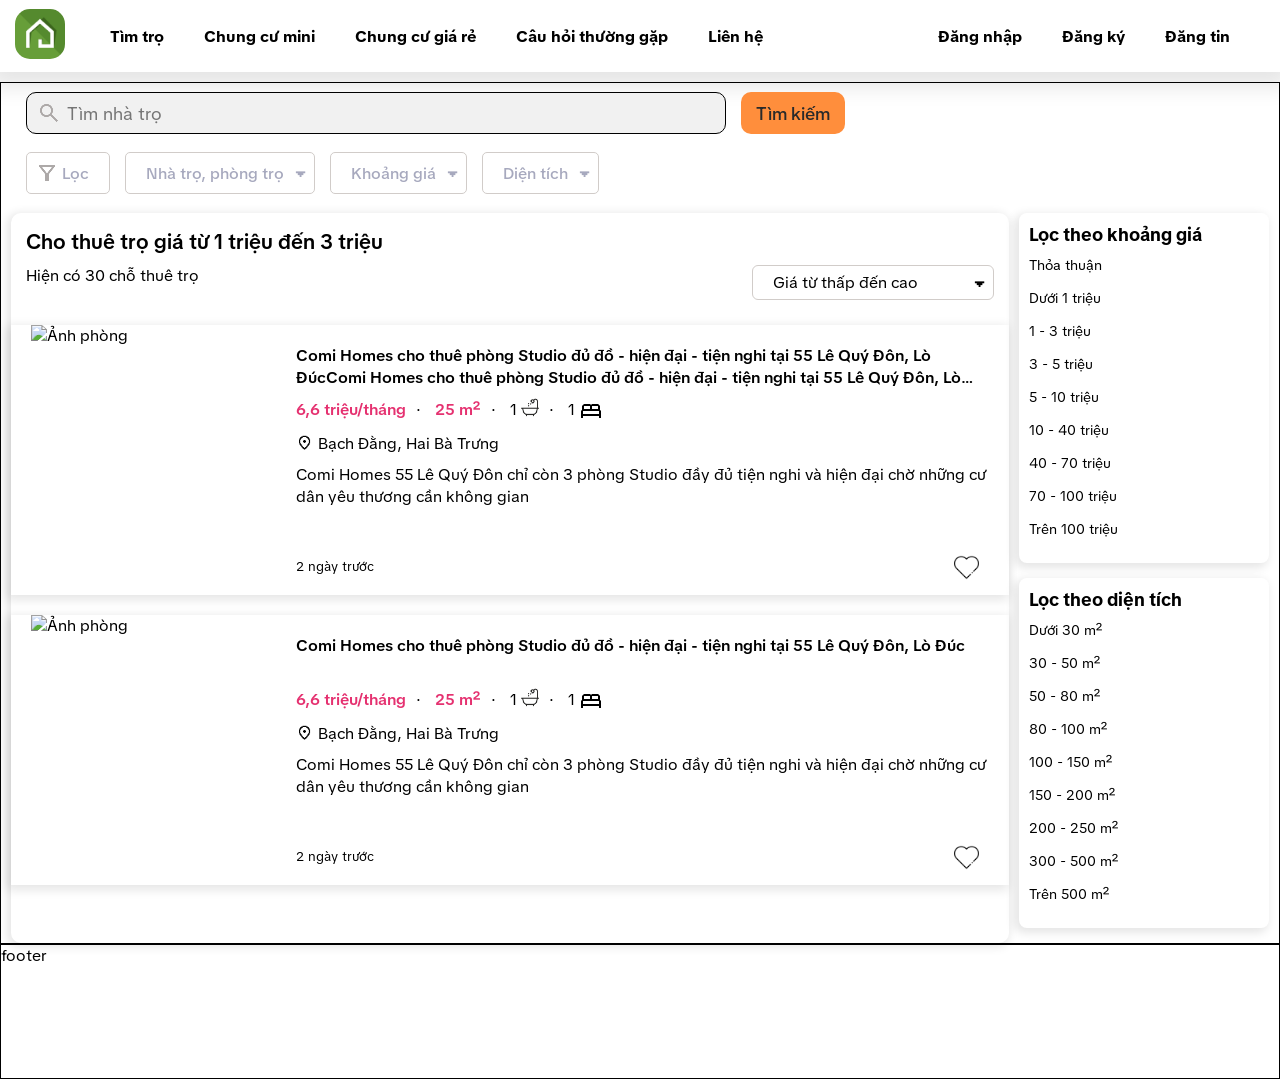
==== index.html @ 7dad6e70 "Right filter" ====
<!DOCTYPE html>
<html lang="en">
  <head>
    <meta charset="UTF-8" />
    <link rel="icon" type="image/png" href="./assets/logo.jpg" />
    <link rel="preconnect" href="https://fonts.googleapis.com" />
    <link rel="preconnect" href="https://fonts.gstatic.com" crossorigin />
    <link
      href="https://fonts.googleapis.com/css2?family=TikTok+Sans:opsz,wght@12..36,300..900&display=swap"
      rel="stylesheet"
    />
    <link rel="stylesheet" href="style.css" />
    <meta name="viewport" content="width=device-width, initial-scale=1.0" />
    <title>Tìm trọ Hà Nội</title>
  </head>
  <body>
    <div class="header">
      <a class="home" href="index.html"
        ><img src="assets/logo.jpg" alt="logo" width="50" height="50"
      /></a>
      <div class="left">
        <div class="left-items"><a href="index.html">Tìm trọ</a></div>
        <div class="left-items"><a href="index.html">Chung cư mini</a></div>
        <div class="left-items"><a href="index.html">Chung cư giá rẻ</a></div>
        <div class="left-items">
          <a href="index.html">Câu hỏi thường gặp</a>
        </div>
        <div class="left-items"><a href="index.html">Liên hệ</a></div>
      </div>
      <div class="right">
        <div class="login"><a href="index.html">Đăng nhập</a></div>
        <div class="login"><a href="index.html">Đăng ký</a></div>
        <div class="login"><a href="index.html">Đăng tin</a></div>
      </div>
    </div>
    <div class="container">
      <div class="search">
        <div class="search-bar">
          <form>
            <input
              type="text"
              placeholder="Tìm nhà trọ"
              name="search"
              id="search"
            />
            <input type="submit" value="Tìm kiếm" />
          </form>
        </div>
        <div class="filter">
          <div class="filter-items first-item">Lọc</div>
          <div class="filter-items">Nhà trọ, phòng trọ</div>
          <div class="filter-items">Khoảng giá</div>
          <div class="filter-items">Diện tích</div>
        </div>
      </div>
      <div class="content">
        <div class="nav">
          <h2 class="heading">
            Cho thuê trọ giá từ <span class="from">1 triệu</span> đến
            <span class="to">3 triệu</span>
          </h2>
          <div class="result">
            Hiện có <span class="res">30</span> chỗ thuê trọ
          </div>
          <div class="sort">
            <div class="dropdown">
              <div class="sort-opt">Giá từ thấp đến cao</div>
              <div class="dropdown-sort">
                <div class="dropdown-items">Giá từ thấp đến cao</div>
                <div class="dropdown-items">Giá từ cao đến thấp</div>
                <div class="dropdown-items">Diện tích lớn đến nhỏ</div>
                <div class="dropdown-items">Diện tích nhỏ đến lớn</div>
              </div>
            </div>
          </div>
        </div>
        <div class="list">
          <div class="card">
            <div class="pic">
              <img
                src="https://file4.batdongsan.com.vn/crop/232x186/2022/03/30/20220330092143-9e64_wm.jpg"
                alt="Ảnh phòng"
              />
            </div>
            <div class="context">
              <div class="intro">
                Comi Homes cho thuê phòng Studio đủ đồ - hiện đại - tiện nghi
                tại 55 Lê Quý Đôn, Lò ĐúcComi Homes cho thuê phòng Studio đủ đồ
                - hiện đại - tiện nghi tại 55 Lê Quý Đôn, Lò ĐúcComi Homes cho
                thuê phòng Studio đủ đồ - hiện đại - tiện nghi tại 55 Lê Quý
                Đôn, Lò Đúc
              </div>
              <div class="price-area">
                <span class="price">6,6 triệu/tháng</span>·
                <span class="area">25 m²</span>·
                <span class="bathroom"
                  >1
                  <img
                    src="./assets/bath.png"
                    alt="bathroom"
                    width="18"
                    height="18" /></span
                >·
                <span class="bedroom"
                  >1
                  <img
                    src="./assets/bed.png"
                    alt="bedroom"
                    width="24"
                    height="24"
                /></span>
              </div>
              <div class="location">
                <img
                  src="./assets/location.png"
                  alt="location"
                  width="17"
                  height="17"
                />Bạch Đằng, Hai Bà Trưng
              </div>
              <div class="description">
                Comi Homes 55 Lê Quý Đôn chỉ còn 3 phòng Studio đầy đủ tiện nghi
                và hiện đại chờ những cư dân yêu thương cần không gian
              </div>
              <div class="time">2 ngày trước</div>
              <div class="like"></div>
            </div>
          </div>
          <div class="card">
            <div class="pic">
              <img
                src="https://file4.batdongsan.com.vn/crop/232x186/2022/03/30/20220330092143-9e64_wm.jpg"
                alt="Ảnh phòng"
              />
            </div>
            <div class="context">
              <div class="intro">
                Comi Homes cho thuê phòng Studio đủ đồ - hiện đại - tiện nghi
                tại 55 Lê Quý Đôn, Lò Đúc
              </div>
              <div class="price-area">
                <span class="price">6,6 triệu/tháng</span>·
                <span class="area">25 m²</span>·
                <span class="bathroom"
                  >1
                  <img
                    src="./assets/bath.png"
                    alt="bathroom"
                    width="18"
                    height="18" /></span
                >·
                <span class="bedroom"
                  >1
                  <img
                    src="./assets/bed.png"
                    alt="bedroom"
                    width="24"
                    height="24"
                /></span>
              </div>
              <div class="location">
                <img
                  src="./assets/location.png"
                  alt="location"
                  width="17"
                  height="17"
                />Bạch Đằng, Hai Bà Trưng
              </div>
              <div class="description">
                Comi Homes 55 Lê Quý Đôn chỉ còn 3 phòng Studio đầy đủ tiện nghi
                và hiện đại chờ những cư dân yêu thương cần không gian
              </div>
              <div class="time">2 ngày trước</div>
              <div class="like"></div>
            </div>
          </div>
        </div>
      </div>
      <div class="filter-opt">
        <div class="filter-price">
          <h2>Lọc theo khoảng giá</h2>
          <div class="price-opt">
            <div class="p">Thỏa thuận</div>
            <div class="p1">Dưới 1 triệu</div>
            <div class="p1-3">1 - 3 triệu</div>
            <div class="p3-5">3 - 5 triệu</div>
            <div class="p5-10">5 - 10 triệu</div>
            <div class="p10-40">10 - 40 triệu</div>
            <div class="p40-70">40 - 70 triệu</div>
            <div class="p70-100">70 - 100 triệu</div>
            <div class="p100">Trên 100 triệu</div>
          </div>
        </div>
        <div class="filter-area">
          <h2>Lọc theo diện tích</h2>
          <div class="area-opt">
            <div class="a30">Dưới 30 m²</div>
            <div class="a30-50">30 - 50 m²</div>
            <div class="a50-80">50 - 80 m²</div>
            <div class="a80-100">80 - 100 m²</div>
            <div class="a100-150">100 - 150 m²</div>
            <div class="a150-200">150 - 200 m²</div>
            <div class="a200-250">200 - 250 m²</div>
            <div class="a300-500">300 - 500 m²</div>
            <div class="a500">Trên 500 m²</div>
          </div>
        </div>
      </div>
    </div>
    <div class="footer">footer</div>
  </body>
</html>
---- style.css ----
/* Reset */
* {
  margin: 0;
  padding: 0;
  box-sizing: border-box;
  border: none;
  outline: none;
  color: #000;
  text-decoration: none;
  font-family: "TikTok Sans", sans-serif;
  font-optical-sizing: auto;
  font-style: normal;
  font-variation-settings: "slnt" 0, "wdth" 100;
}

/* Create layout */
.container,
.footer {
  border: 1px solid #000;
}

div.header {
  height: clamp(50px, 8dvh, 100px);
}
div.container {
  height: auto;
  display: grid;
  grid-template-columns: 4fr 1fr;
  grid-template-rows: 120px auto;
  gap: 10px;
  padding: 0 10px;
}
div.container div.search {
  grid-column: 1 / span 2;
}
div.footer {
  height: 15dvh;
}

/* Header */
.header {
  display: flex;
  align-items: center;
  margin-bottom: 10px;
  padding: 0 15px;
  box-shadow: 0 5px 20px 10px rgba(0, 0, 0, 0.1);
}
.header > div {
  display: inline-flex;
  height: 80%;
  margin: 0 20px;
}

.header > div > div {
  height: 100%;
  padding: 0 15px;
  cursor: pointer;
  margin-left: 10px;
  font-weight: bold;
}
.header > div > div > a {
  display: flex;
  align-items: center;
  justify-content: center;
  height: 100%;
  width: 100%;
}
.header .right {
  margin-left: auto;
}
.left > div {
  position: relative;
  display: flex;
  justify-content: center;
}
.left > div::after {
  content: "";
  position: absolute;
  bottom: 10px;
  height: 3px;
  width: 0;
  transition: width 0.25s linear;
  background-color: #fca103;
}
.left > div:hover::after {
  align-self: center;
  width: calc(100% - 30px);
}
a.home img {
  border-radius: 15px;
}

.right > div {
  border-radius: 15px;
}
.right > div:hover {
  background-color: rgba(237, 235, 232, 0.3);
}

/* Search bar */
.search-bar {
  display: flex;
  align-items: center;
  width: 100%;
  height: 50%;
}
.search-bar form {
  height: 100%;
  width: 100%;
  display: flex;
  align-items: center;
  padding: 0 15px;
}
.search-bar input#search {
  height: 70%;
  display: inline-block;
  border: 1px solid #000;
  width: clamp(150px, 80%, 700px);
  margin-right: 15px;
  border-radius: 10px;
  cursor: auto;
  padding: 0 40px;
  font-size: 1.1em;
  background-color: #f1f1f1;
  background-image: url("./assets/search.png");
  background-position-y: center;
  background-position-x: 10px;
  background-repeat: no-repeat;
}
.search-bar input[type="submit"] {
  height: 70%;
  padding: 0 15px;
  border-radius: 10px;
  cursor: pointer;
  background-color: #ff8e3c;
  color: #2a2a2a;
  font-weight: 500;
  font-size: 1.13em;
}
.search-bar input[type="submit"]:hover {
  background-color: #f5781d;
  box-shadow: -2px 2px 10px 2px rgba(0, 0, 0, 0.1);
}
.filter {
  display: flex;
  width: 100%;
  height: 50%;
  align-items: center;
  padding-left: 15px;
}
.filter-items {
  padding-left: 20px;
  padding-right: 30px;
  border: 1px solid #d1ccc9;
  height: 70%;
  display: flex;
  justify-content: center;
  align-items: center;
  margin-right: 15px;
  border-radius: 5px;
  cursor: pointer;
  position: relative;
  color: #a7a9be;
  font-weight: 500;
}
.filter-items:hover {
  border: 1px solid #000;
  color: #000;
}

.filter .filter-items:not(:first-child)::after {
  content: "🢓";
  display: inline-block;
  position: absolute;
  top: 50%;
  right: 5px;
  transition: transform 0.3s;
  transform-origin: center calc(50% - 9px);
  transform: translateY(-28%) rotateZ(0deg);
  font-size: 30px;
}
.filter .filter-items:not(:first-child):hover::after {
  transform: translateY(-28%) rotateZ(-180deg);
}

.filter .filter-items:first-child {
  background-image: url("./assets/filter.png");
  background-repeat: no-repeat;
  background-position: 8px center;
  padding-left: 35px;
  padding-right: 20px;
}

/* Content */
.nav {
  padding: 15px;
}
.heading {
  font-weight: 600;
  font-size: 1.3em;
  margin-bottom: 10px;
  grid-column: 1 / span 2;
}

.nav {
  display: grid;
  grid-template-columns: 1fr 1fr;
}
.sort .dropdown {
  width: 50%;
  float: right;
  position: relative;
}
.sort .sort-opt {
  border: 1px solid #d1ccc9;
  padding: 6px 20px;
  border-radius: 6px;
  position: relative;
  cursor: pointer;
  margin-bottom: 10px;
}
.sort .sort-opt:hover {
  border: 1px solid #000;
}
.sort-opt::after {
  content: "🢓";
  display: inline-block;
  position: absolute;
  top: 50%;
  right: 5px;
  transition: transform 0.3s;
  transform-origin: center calc(50% - 9px);
  transform: translateY(-28%) rotateZ(0deg);
  font-size: 30px;
}
.dropdown-items {
  padding: 5px 20px;
  cursor: pointer;
}
.dropdown-items:hover {
  background-color: #d1ccc9;
}
.dropdown-sort {
  border-radius: 8px;
  box-shadow: -2px 2px 10px 2px rgba(0, 0, 0, 0.1);
  display: none;
  position: absolute;
  top: calc(100% - 10px);
  background-color: #fff;
  width: 100%;
  z-index: 999;
}
.dropdown:hover .dropdown-sort {
  display: block;
}
.content {
  box-shadow: -2px 2px 10px 2px rgba(0, 0, 0, 0.1);
  border-radius: 10px;
}

.list {
  display: flex;
  flex-direction: column;
}
.list .card {
  display: grid;
  grid-template-columns: 1fr 3fr;
  height: clamp(230px, 30dvh, 500px);
  position: relative;
  margin-bottom: 20px;
}
.card .pic img {
  width: 100%;
  height: 100%;
}
.card .intro {
  font-weight: 600;
}
.card .context {
  padding: 20px;
}
.card .price,
.area {
  color: #e53170;
  margin-right: 10px;
  margin-left: 10px;
  font-weight: 600;
}
.card .price {
  margin-left: 0;
}
.card .bathroom,
.bedroom {
  margin-left: 10px;
  margin-right: 10px;
}

.card .bathroom img,
.bedroom img {
  vertical-align: middle;
}
.card .bathroom img {
  transform: translateY(-20%);
}
.price-area {
  padding: 10px 0;
}
.location img {
  vertical-align: middle;
  transform: translateY(-10%);
  margin-right: 5px;
}
.location {
  margin-bottom: 10px;
}
.card .description, .intro {
  overflow: hidden;
  display: -webkit-box;
  -webkit-box-orient: vertical;
  line-height: 22px;
  height: 44px; 
  -webkit-line-clamp: 2;
  line-clamp: 2;
}
.card .time {
  position: absolute;
  bottom: 20px;
  font-size: 0.8em;
}
.card {
  box-shadow: -3px 3px 10px 2px rgba(0, 0, 0, 0.1);
  cursor: pointer;
  padding-left: 20px;
}
.card .like {
  background-image: url('./assets/heart2.png');
  background-size: cover;
  width: 25px;
  height: 25px;
  background-repeat: no-repeat;
  background-position: center;
  position: absolute;
  bottom: 15px;
  transition: 0.2s linear;
  right: 30px;
  border-radius: 5px;
}

.like:hover {
    background-image: url('./assets/heart1.png');

}

/* Filter */
.filter-opt > div {
  padding: 10px;
  box-shadow: -3px 3px 10px 2px rgba(0, 0, 0, 0.1);
  border-radius: 8px;
  margin-bottom: 15px;
}
.filter-opt > div h2 {
  font-size: 1.1em;
  margin-bottom: 10px;
}
.filter-opt > div > div > div{
  margin-bottom: 15px;
  cursor: pointer;
  font-size: 0.9em;
}
.filter-opt > div > div > div:hover {
  color: #5f6c7b;
}
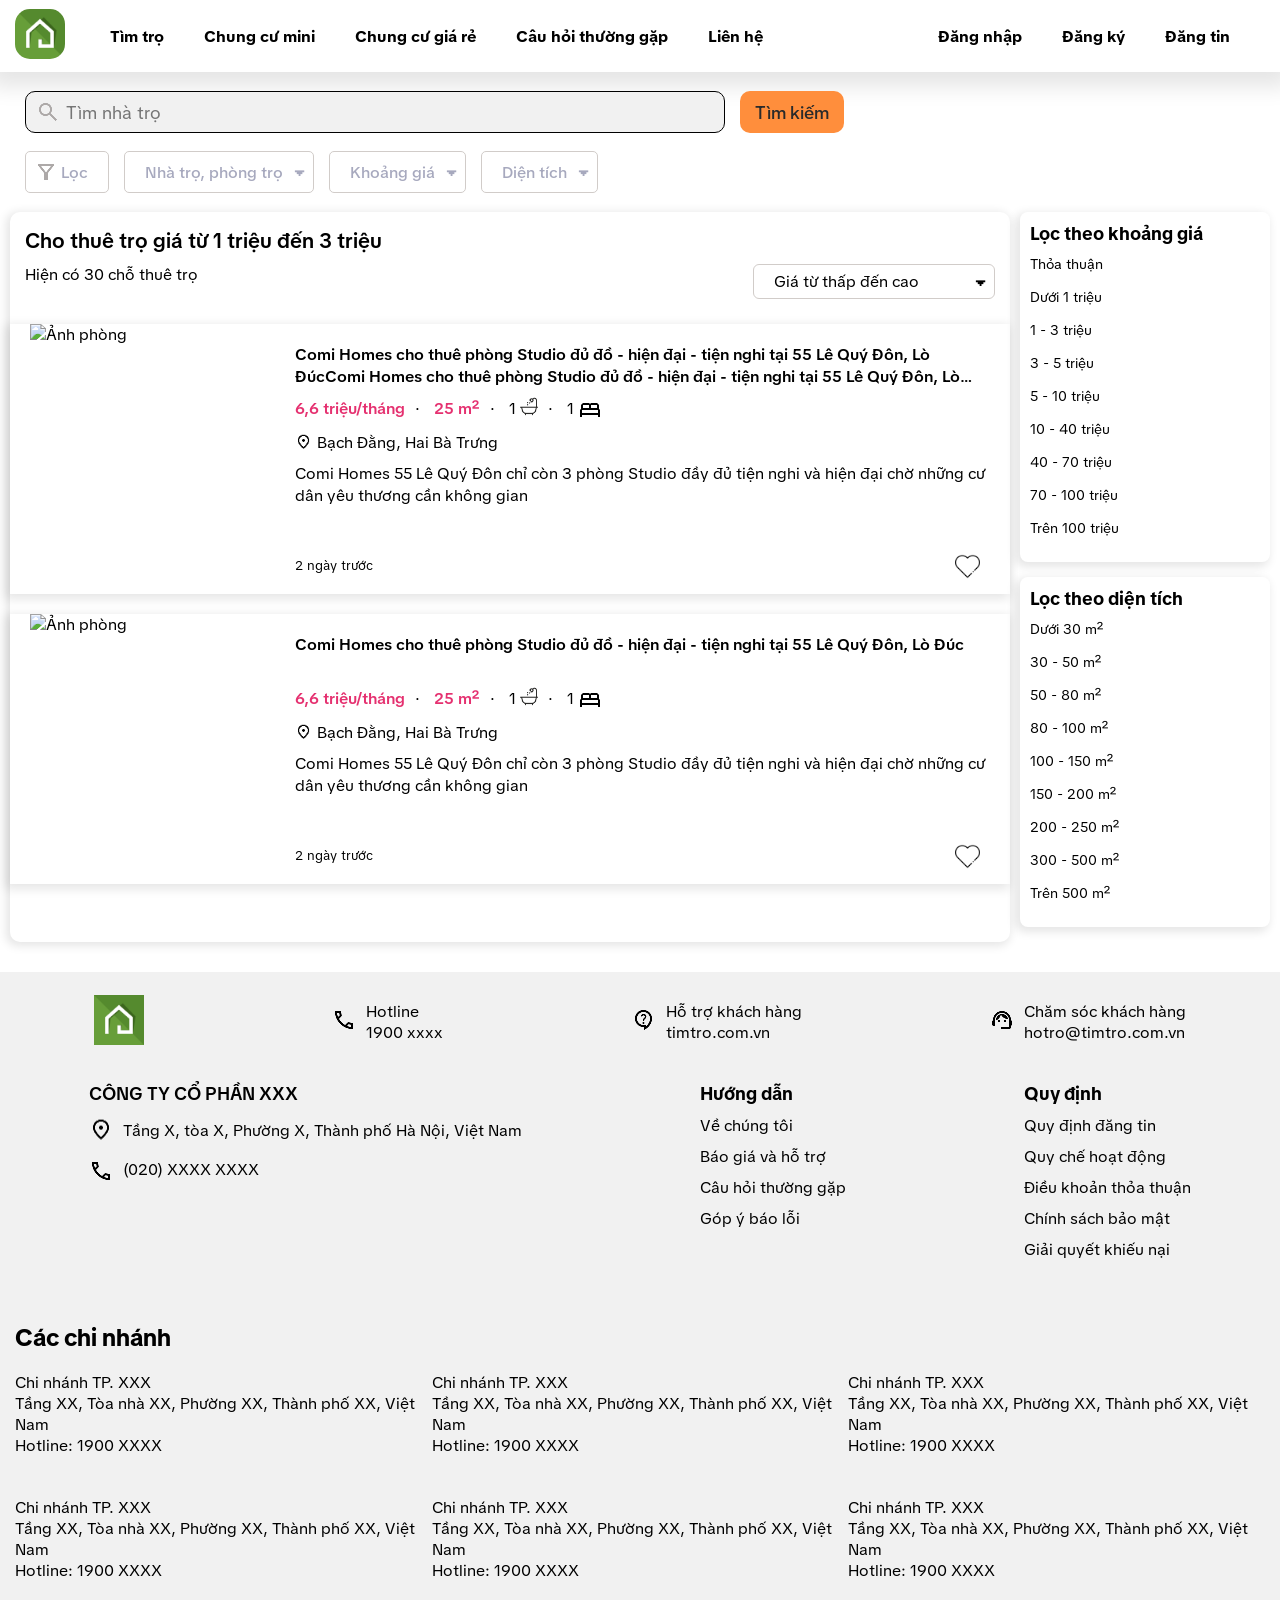
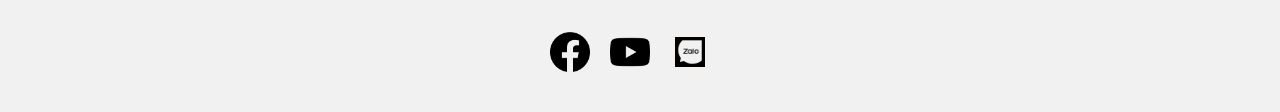
==== commit 286f410d: "Footer" ====
--- a/index.html
+++ b/index.html
@@ -207,6 +207,141 @@
         </div>
       </div>
     </div>
-    <div class="footer">footer</div>
+    <div class="footer">
+      <div class="contact-info">
+        <div class="flogo">
+          <a href="index.html"
+            ><img src="assets/logo.jpg" alt="logo" width="50" height="50"
+          /></a>
+        </div>
+        <div class="hotline">
+          <div class="hotline-icon">
+            <img src="./assets/hotline.png" alt="hotline" />
+          </div>
+          <div class="info">
+            <p>Hotline</p>
+            <p>1900 xxxx</p>
+          </div>
+        </div>
+        <div class="support">
+          <div class="support-icon">
+            <img src="./assets/support.png" alt="support" />
+          </div>
+          <div class="info">
+            <p>Hỗ trợ khách hàng</p>
+            <p>timtro.com.vn</p>
+          </div>
+        </div>
+        <div class="customer">
+          <div class="customer-icon">
+            <img src="./assets/customer.png" alt="customer" />
+          </div>
+          <div class="info">
+            <p>Chăm sóc khách hàng</p>
+            <p>hotro@timtro.com.vn</p>
+          </div>
+        </div>
+      </div>
+      <div class="rule">
+        <div class="name">
+          <div class="company">CÔNG TY CỔ PHẦN XXX</div>
+          <div class="company-location">
+            <img src="./assets/location.png" alt="location" />
+            <div>Tầng X, tòa X, Phường X, Thành phố Hà Nội, Việt Nam</div>
+          </div>
+          <div class="tel">
+            <img src="./assets/hotline.png" alt="telephone" />
+            <div>(020) XXXX XXXX</div>
+          </div>
+        </div>
+        <div class="guide">
+          <h2>Hướng dẫn</h2>
+          <div>Về chúng tôi</div>
+          <div>Báo giá và hỗ trợ</div>
+          <div>Câu hỏi thường gặp</div>
+          <div>Góp ý báo lỗi</div>
+        </div>
+        <div class="rules">
+          <h2>Quy định</h2>
+          <div>Quy định đăng tin</div>
+          <div>Quy chế hoạt động</div>
+          <div>Điều khoản thỏa thuận</div>
+          <div>Chính sách bảo mật</div>
+          <div>Giải quyết khiếu nại</div>
+        </div>
+      </div>
+      <div class="branch">
+        <h2>Các chi nhánh</h2>
+        <div class="branch1">
+          Chi nhánh TP. XXX <br />
+          Tầng XX, Tòa nhà XX, Phường XX, Thành phố XX, Việt Nam <br />
+          Hotline: 1900 XXXX
+        </div>
+        <div class="branch2">
+          Chi nhánh TP. XXX <br />
+          Tầng XX, Tòa nhà XX, Phường XX, Thành phố XX, Việt Nam <br />
+          Hotline: 1900 XXXX
+        </div>
+        <div class="branch3">
+          Chi nhánh TP. XXX <br />
+          Tầng XX, Tòa nhà XX, Phường XX, Thành phố XX, Việt Nam <br />
+          Hotline: 1900 XXXX
+        </div>
+        <div class="branch4">
+          Chi nhánh TP. XXX <br />
+          Tầng XX, Tòa nhà XX, Phường XX, Thành phố XX, Việt Nam <br />
+          Hotline: 1900 XXXX
+        </div>
+        <div class="branch5">
+          Chi nhánh TP. XXX <br />
+          Tầng XX, Tòa nhà XX, Phường XX, Thành phố XX, Việt Nam <br />
+          Hotline: 1900 XXXX
+        </div>
+        <div class="branch6">
+          Chi nhánh TP. XXX <br />
+          Tầng XX, Tòa nhà XX, Phường XX, Thành phố XX, Việt Nam <br />
+          Hotline: 1900 XXXX
+        </div>
+      </div>
+      <div class="social-media">
+        <div class="facebook">
+          <a
+            href="https://www.facebook.com/"
+            target="_blank"
+            rel="noopener noreferrer"
+          >
+            <img
+              src="./assets/facebook.png"
+              alt="facebook"
+              width="40"
+              height="40"
+            />
+          </a>
+        </div>
+        <div class="youtube">
+          <a
+            href="https://www.youtube.com/"
+            target="_blank"
+            rel="noopener noreferrer"
+          >
+            <img
+              src="./assets/youtube.png"
+              alt="yputube"
+              width="40"
+              height="40"
+            />
+          </a>
+        </div>
+        <div class="zalo">
+          <a
+            href="https://zalo.me/pc"
+            target="_blank"
+            rel="noopener noreferrer"
+          >
+            <img src="./assets/zalo.png" alt="zalo" width="40" height="40" />
+          </a>
+        </div>
+      </div>
+    </div>
   </body>
 </html>
--- a/style.css
+++ b/style.css
@@ -14,11 +14,6 @@
 }
 
 /* Create layout */
-.container,
-.footer {
-  border: 1px solid #000;
-}
-
 div.header {
   height: clamp(50px, 8dvh, 100px);
 }
@@ -34,7 +29,7 @@
   grid-column: 1 / span 2;
 }
 div.footer {
-  height: 15dvh;
+  height: auto;
 }
 
 /* Header */
@@ -313,12 +308,13 @@
 .location {
   margin-bottom: 10px;
 }
-.card .description, .intro {
+.card .description,
+.intro {
   overflow: hidden;
   display: -webkit-box;
   -webkit-box-orient: vertical;
   line-height: 22px;
-  height: 44px; 
+  height: 44px;
   -webkit-line-clamp: 2;
   line-clamp: 2;
 }
@@ -333,7 +329,7 @@
   padding-left: 20px;
 }
 .card .like {
-  background-image: url('./assets/heart2.png');
+  background-image: url("./assets/heart2.png");
   background-size: cover;
   width: 25px;
   height: 25px;
@@ -347,8 +343,7 @@
 }
 
 .like:hover {
-    background-image: url('./assets/heart1.png');
-
+  background-image: url("./assets/heart1.png");
 }
 
 /* Filter */
@@ -362,11 +357,86 @@
   font-size: 1.1em;
   margin-bottom: 10px;
 }
-.filter-opt > div > div > div{
+.filter-opt > div > div > div {
   margin-bottom: 15px;
   cursor: pointer;
   font-size: 0.9em;
 }
 .filter-opt > div > div > div:hover {
   color: #5f6c7b;
-}+}
+
+/* Footer */
+.footer {
+  display: grid;
+  grid-template-rows: 100px 230px 300px 80px;
+  gap: 10px;
+  background-color: #f1f1f1;
+  margin-top: 30px;
+}
+.footer > div {
+  display: flex;
+}
+
+.contact-info {
+  justify-content: space-around;
+}
+
+.contact-info > div {
+  display: flex;
+  align-items: center;
+  cursor: pointer;
+}
+.contact-info > div div:first-child {
+  margin-right: 10px;
+}
+
+.rule {
+  justify-content: space-around;
+}
+div.name > div {
+  display: flex;
+  margin-bottom: 15px;
+}
+div.name img {
+  margin-right: 10px;
+  align-self: center;
+}
+.company-location img {
+  transform: translateY(-10%);
+}
+.company {
+  font-weight: 600;
+  font-size: 1.1em;
+}
+.rule h2 {
+  font-size: 1.1em;
+}
+.guide div,
+.rules div {
+  margin-top: 10px;
+  cursor: pointer;
+}
+.guide div:hover,
+.rules div:hover {
+  color: #5f6c7b;
+}
+.branch {
+  display: grid !important;
+  grid-template-columns: 1fr 1fr 1fr;
+  grid-template-rows: 50px auto auto;
+  padding: 0 15px;
+}
+.branch > h2 {
+  grid-column: 1 / span 3;
+}
+.social-media {
+  display: flex;
+  justify-content: center;
+}
+.social-media > div {
+  margin-right: 20px;
+}
+.social-media > div:hover {
+  opacity: 0.7;
+}
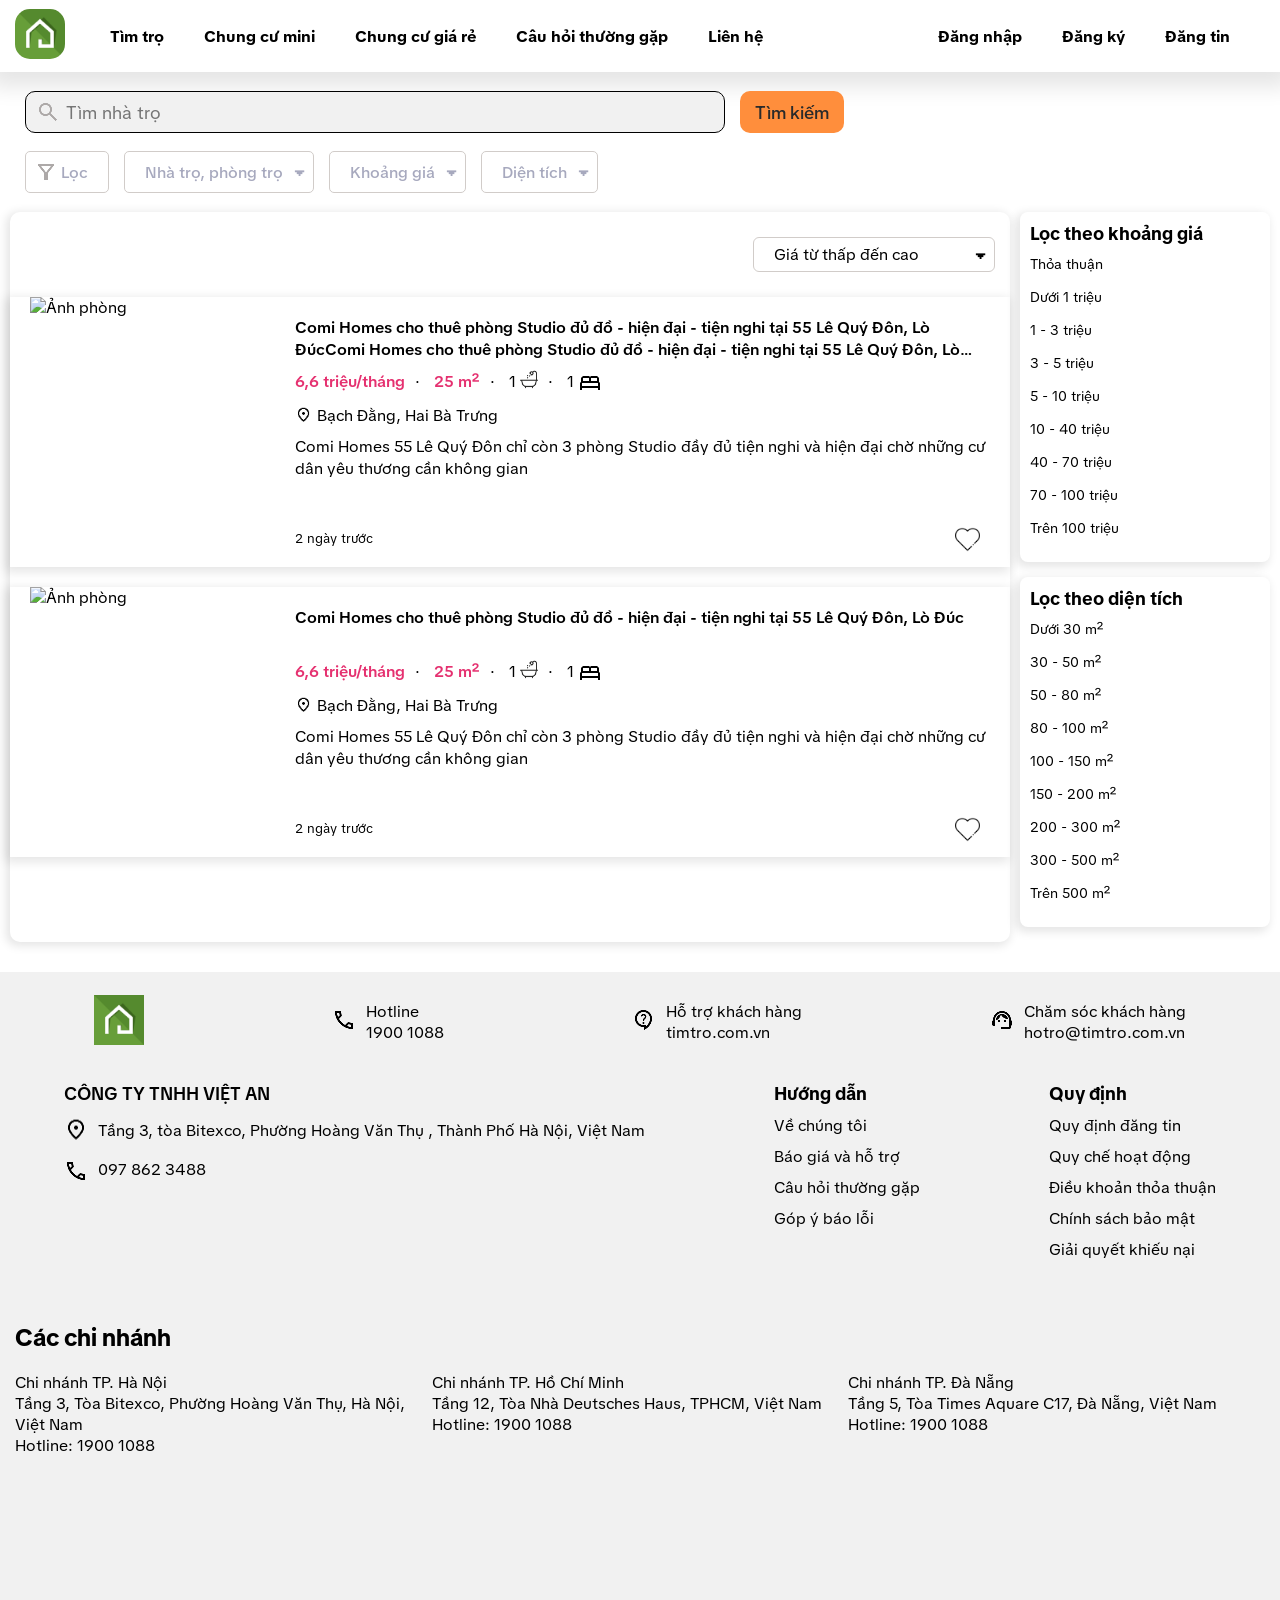
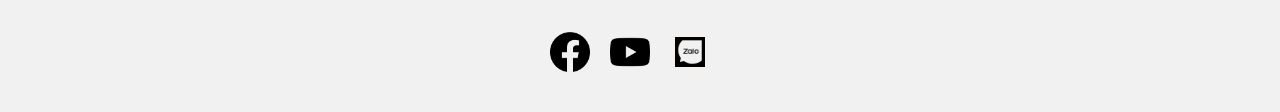
==== commit f7f05259: "Update filter function" ====
--- a/index.html
+++ b/index.html
@@ -28,9 +28,9 @@
         <div class="left-items"><a href="index.html">Liên hệ</a></div>
       </div>
       <div class="right">
-        <div class="login"><a href="index.html">Đăng nhập</a></div>
-        <div class="login"><a href="index.html">Đăng ký</a></div>
-        <div class="login"><a href="index.html">Đăng tin</a></div>
+        <div class="login"><a href="Login.html">Đăng nhập</a></div>
+        <div class="signup"><a href="SignUp.html">Đăng ký</a></div>
+        <div class="post"><a href="post.html">Đăng tin</a></div>
       </div>
     </div>
     <div class="container">
@@ -55,13 +55,8 @@
       </div>
       <div class="content">
         <div class="nav">
-          <h2 class="heading">
-            Cho thuê trọ giá từ <span class="from">1 triệu</span> đến
-            <span class="to">3 triệu</span>
-          </h2>
-          <div class="result">
-            Hiện có <span class="res">30</span> chỗ thuê trọ
-          </div>
+          <h2 class="heading"></h2>
+          <div class="result"></div>
           <div class="sort">
             <div class="dropdown">
               <div class="sort-opt">Giá từ thấp đến cao</div>
@@ -200,7 +195,7 @@
             <div class="a80-100">80 - 100 m²</div>
             <div class="a100-150">100 - 150 m²</div>
             <div class="a150-200">150 - 200 m²</div>
-            <div class="a200-250">200 - 250 m²</div>
+            <div class="a200-300">200 - 300 m²</div>
             <div class="a300-500">300 - 500 m²</div>
             <div class="a500">Trên 500 m²</div>
           </div>
@@ -220,7 +215,7 @@
           </div>
           <div class="info">
             <p>Hotline</p>
-            <p>1900 xxxx</p>
+            <p>1900 1088</p>
           </div>
         </div>
         <div class="support">
@@ -244,14 +239,17 @@
       </div>
       <div class="rule">
         <div class="name">
-          <div class="company">CÔNG TY CỔ PHẦN XXX</div>
+          <div class="company">CÔNG TY TNHH VIỆT AN</div>
           <div class="company-location">
             <img src="./assets/location.png" alt="location" />
-            <div>Tầng X, tòa X, Phường X, Thành phố Hà Nội, Việt Nam</div>
+            <div>
+              Tầng 3, tòa Bitexco, Phường Hoàng Văn Thụ , Thành Phố Hà Nội, Việt
+              Nam
+            </div>
           </div>
           <div class="tel">
             <img src="./assets/hotline.png" alt="telephone" />
-            <div>(020) XXXX XXXX</div>
+            <div>097 862 3488</div>
           </div>
         </div>
         <div class="guide">
@@ -273,35 +271,21 @@
       <div class="branch">
         <h2>Các chi nhánh</h2>
         <div class="branch1">
-          Chi nhánh TP. XXX <br />
-          Tầng XX, Tòa nhà XX, Phường XX, Thành phố XX, Việt Nam <br />
-          Hotline: 1900 XXXX
+          Chi nhánh TP. Hà Nội <br />
+          Tầng 3, Tòa Bitexco, Phường Hoàng Văn Thụ, Hà Nội, Việt Nam <br />
+          Hotline: 1900 1088
         </div>
         <div class="branch2">
-          Chi nhánh TP. XXX <br />
-          Tầng XX, Tòa nhà XX, Phường XX, Thành phố XX, Việt Nam <br />
-          Hotline: 1900 XXXX
+          Chi nhánh TP. Hồ Chí Minh <br />
+          Tầng 12, Tòa Nhà Deutsches Haus, TPHCM, Việt Nam <br />
+          Hotline: 1900 1088
         </div>
         <div class="branch3">
-          Chi nhánh TP. XXX <br />
-          Tầng XX, Tòa nhà XX, Phường XX, Thành phố XX, Việt Nam <br />
-          Hotline: 1900 XXXX
-        </div>
-        <div class="branch4">
-          Chi nhánh TP. XXX <br />
-          Tầng XX, Tòa nhà XX, Phường XX, Thành phố XX, Việt Nam <br />
-          Hotline: 1900 XXXX
-        </div>
-        <div class="branch5">
-          Chi nhánh TP. XXX <br />
-          Tầng XX, Tòa nhà XX, Phường XX, Thành phố XX, Việt Nam <br />
-          Hotline: 1900 XXXX
-        </div>
-        <div class="branch6">
-          Chi nhánh TP. XXX <br />
-          Tầng XX, Tòa nhà XX, Phường XX, Thành phố XX, Việt Nam <br />
-          Hotline: 1900 XXXX
-        </div>
+          Chi nhánh TP. Đà Nẵng <br />
+          Tầng 5, Tòa Times Aquare C17, Đà Nẵng, Việt Nam <br />
+          Hotline: 1900 1088
+        </div>
+        
       </div>
       <div class="social-media">
         <div class="facebook">
@@ -343,5 +327,6 @@
         </div>
       </div>
     </div>
+    <script src="./script.js"></script>
   </body>
 </html>
--- a/style.css
+++ b/style.css
@@ -264,10 +264,20 @@
   position: relative;
   margin-bottom: 20px;
 }
+.card .pic {
+  width: 100%;
+  height: 100%;
+  overflow: hidden;
+}
+
 .card .pic img {
   width: 100%;
   height: 100%;
-}
+  object-fit: cover;
+  display: block;
+}
+
+
 .card .intro {
   font-weight: 600;
 }
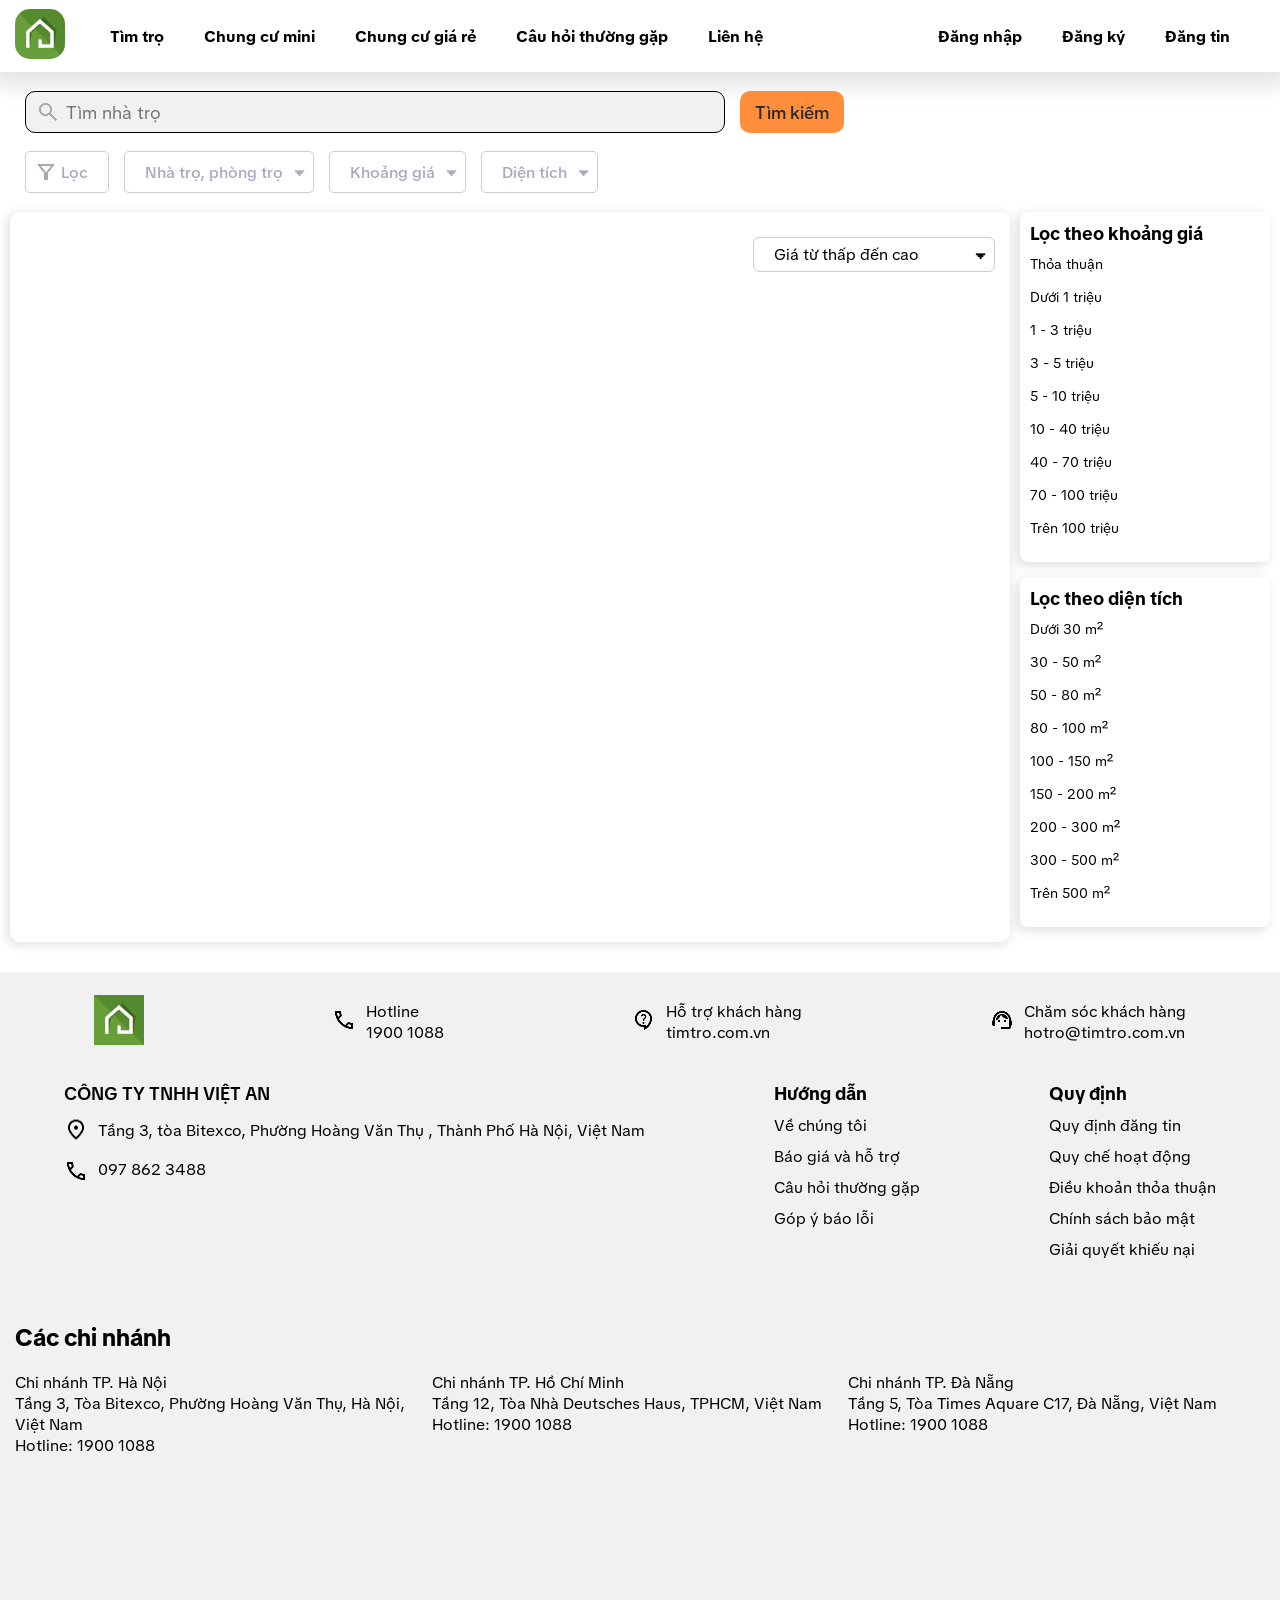
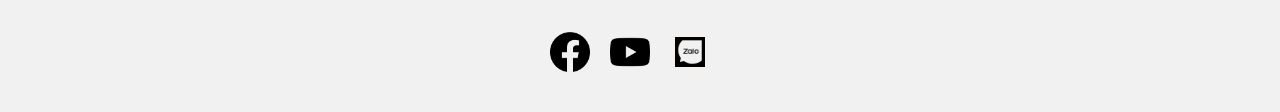
==== commit 0201124a: "Update filter function" ====
--- a/index.html
+++ b/index.html
@@ -69,107 +69,7 @@
             </div>
           </div>
         </div>
-        <div class="list">
-          <div class="card">
-            <div class="pic">
-              <img
-                src="https://file4.batdongsan.com.vn/crop/232x186/2022/03/30/20220330092143-9e64_wm.jpg"
-                alt="Ảnh phòng"
-              />
-            </div>
-            <div class="context">
-              <div class="intro">
-                Comi Homes cho thuê phòng Studio đủ đồ - hiện đại - tiện nghi
-                tại 55 Lê Quý Đôn, Lò ĐúcComi Homes cho thuê phòng Studio đủ đồ
-                - hiện đại - tiện nghi tại 55 Lê Quý Đôn, Lò ĐúcComi Homes cho
-                thuê phòng Studio đủ đồ - hiện đại - tiện nghi tại 55 Lê Quý
-                Đôn, Lò Đúc
-              </div>
-              <div class="price-area">
-                <span class="price">6,6 triệu/tháng</span>·
-                <span class="area">25 m²</span>·
-                <span class="bathroom"
-                  >1
-                  <img
-                    src="./assets/bath.png"
-                    alt="bathroom"
-                    width="18"
-                    height="18" /></span
-                >·
-                <span class="bedroom"
-                  >1
-                  <img
-                    src="./assets/bed.png"
-                    alt="bedroom"
-                    width="24"
-                    height="24"
-                /></span>
-              </div>
-              <div class="location">
-                <img
-                  src="./assets/location.png"
-                  alt="location"
-                  width="17"
-                  height="17"
-                />Bạch Đằng, Hai Bà Trưng
-              </div>
-              <div class="description">
-                Comi Homes 55 Lê Quý Đôn chỉ còn 3 phòng Studio đầy đủ tiện nghi
-                và hiện đại chờ những cư dân yêu thương cần không gian
-              </div>
-              <div class="time">2 ngày trước</div>
-              <div class="like"></div>
-            </div>
-          </div>
-          <div class="card">
-            <div class="pic">
-              <img
-                src="https://file4.batdongsan.com.vn/crop/232x186/2022/03/30/20220330092143-9e64_wm.jpg"
-                alt="Ảnh phòng"
-              />
-            </div>
-            <div class="context">
-              <div class="intro">
-                Comi Homes cho thuê phòng Studio đủ đồ - hiện đại - tiện nghi
-                tại 55 Lê Quý Đôn, Lò Đúc
-              </div>
-              <div class="price-area">
-                <span class="price">6,6 triệu/tháng</span>·
-                <span class="area">25 m²</span>·
-                <span class="bathroom"
-                  >1
-                  <img
-                    src="./assets/bath.png"
-                    alt="bathroom"
-                    width="18"
-                    height="18" /></span
-                >·
-                <span class="bedroom"
-                  >1
-                  <img
-                    src="./assets/bed.png"
-                    alt="bedroom"
-                    width="24"
-                    height="24"
-                /></span>
-              </div>
-              <div class="location">
-                <img
-                  src="./assets/location.png"
-                  alt="location"
-                  width="17"
-                  height="17"
-                />Bạch Đằng, Hai Bà Trưng
-              </div>
-              <div class="description">
-                Comi Homes 55 Lê Quý Đôn chỉ còn 3 phòng Studio đầy đủ tiện nghi
-                và hiện đại chờ những cư dân yêu thương cần không gian
-              </div>
-              <div class="time">2 ngày trước</div>
-              <div class="like"></div>
-            </div>
-          </div>
-        </div>
+        <div class="list"></div>
       </div>
       <div class="filter-opt">
         <div class="filter-price">
@@ -285,7 +185,6 @@
           Tầng 5, Tòa Times Aquare C17, Đà Nẵng, Việt Nam <br />
           Hotline: 1900 1088
         </div>
-        
       </div>
       <div class="social-media">
         <div class="facebook">
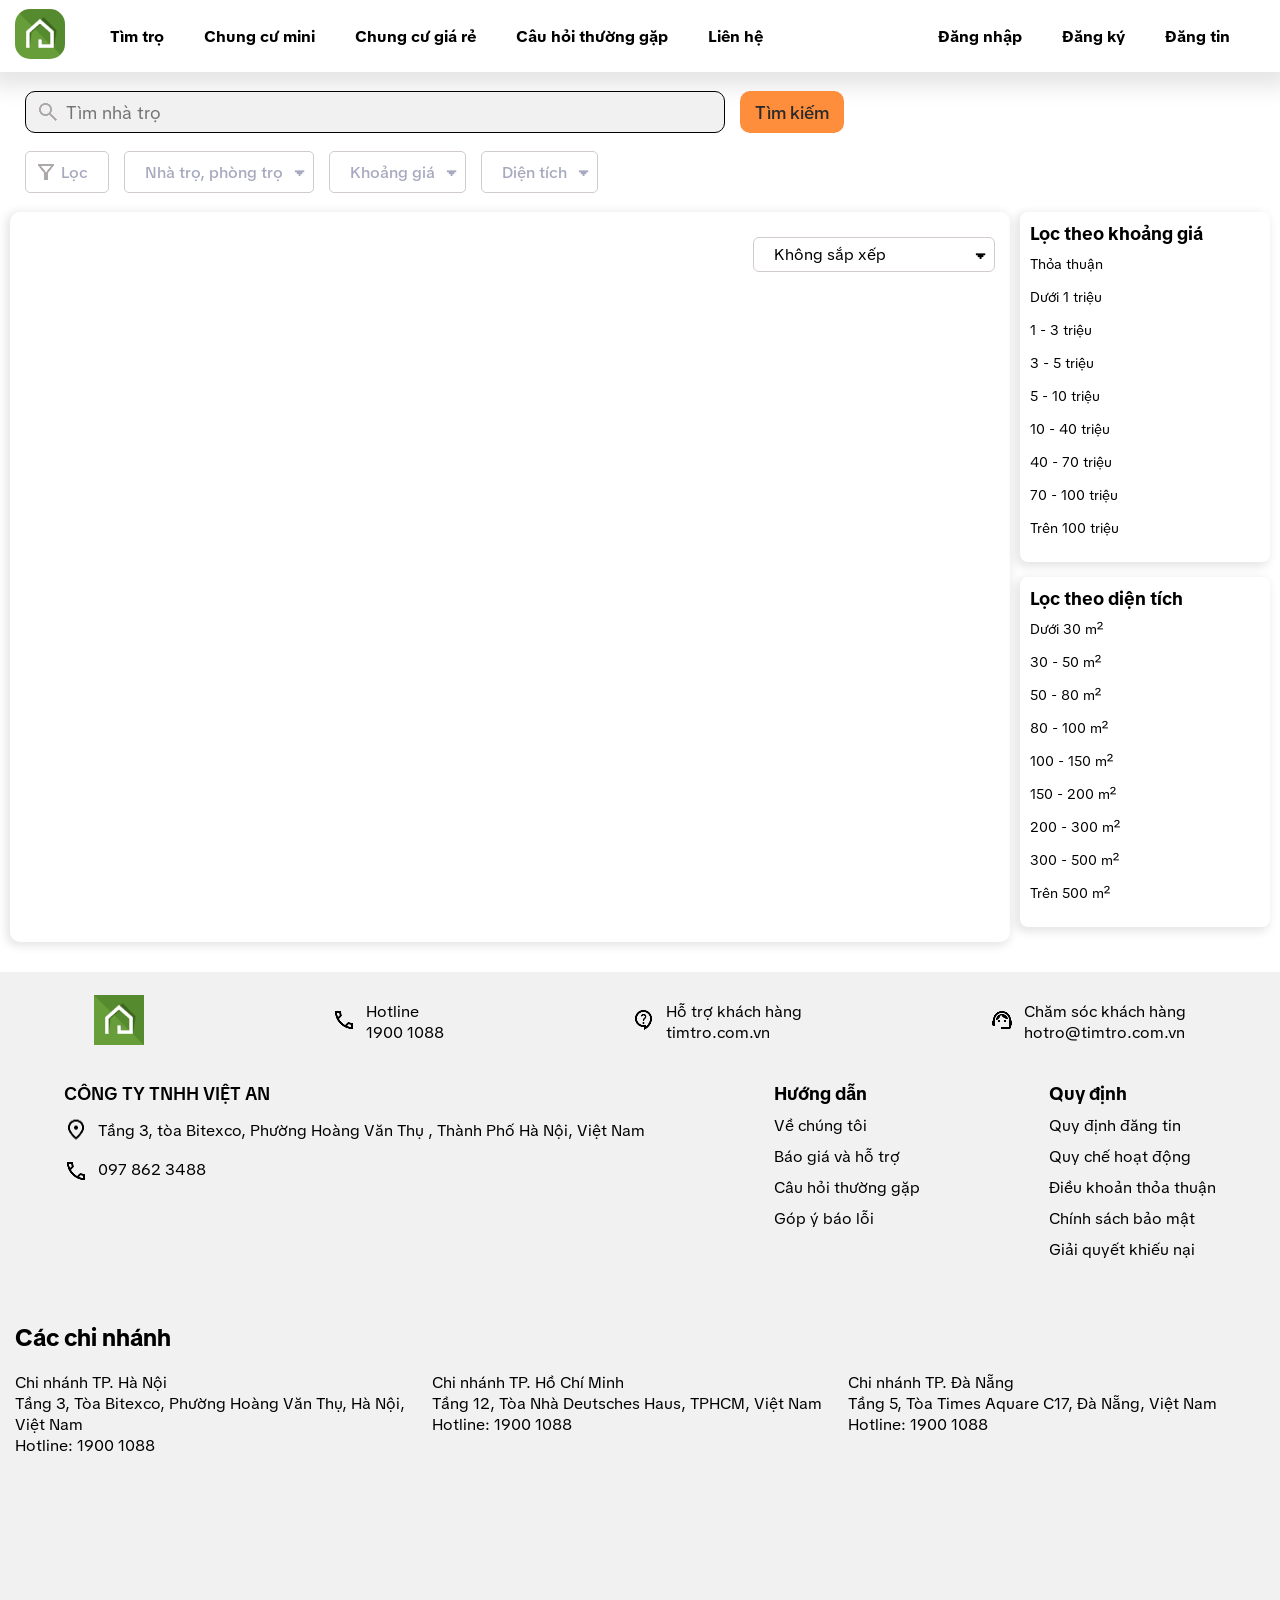
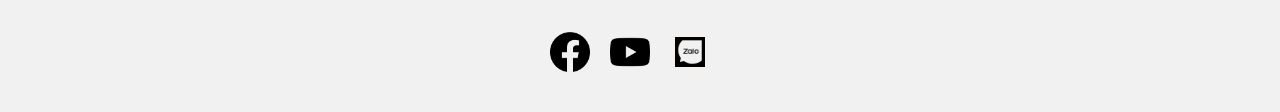
==== commit 9302896d: "Add sort price and area" ====
--- a/index.html
+++ b/index.html
@@ -59,7 +59,7 @@
           <div class="result"></div>
           <div class="sort">
             <div class="dropdown">
-              <div class="sort-opt">Giá từ thấp đến cao</div>
+              <div class="sort-opt">Không sắp xếp</div>
               <div class="dropdown-sort">
                 <div class="dropdown-items">Giá từ thấp đến cao</div>
                 <div class="dropdown-items">Giá từ cao đến thấp</div>
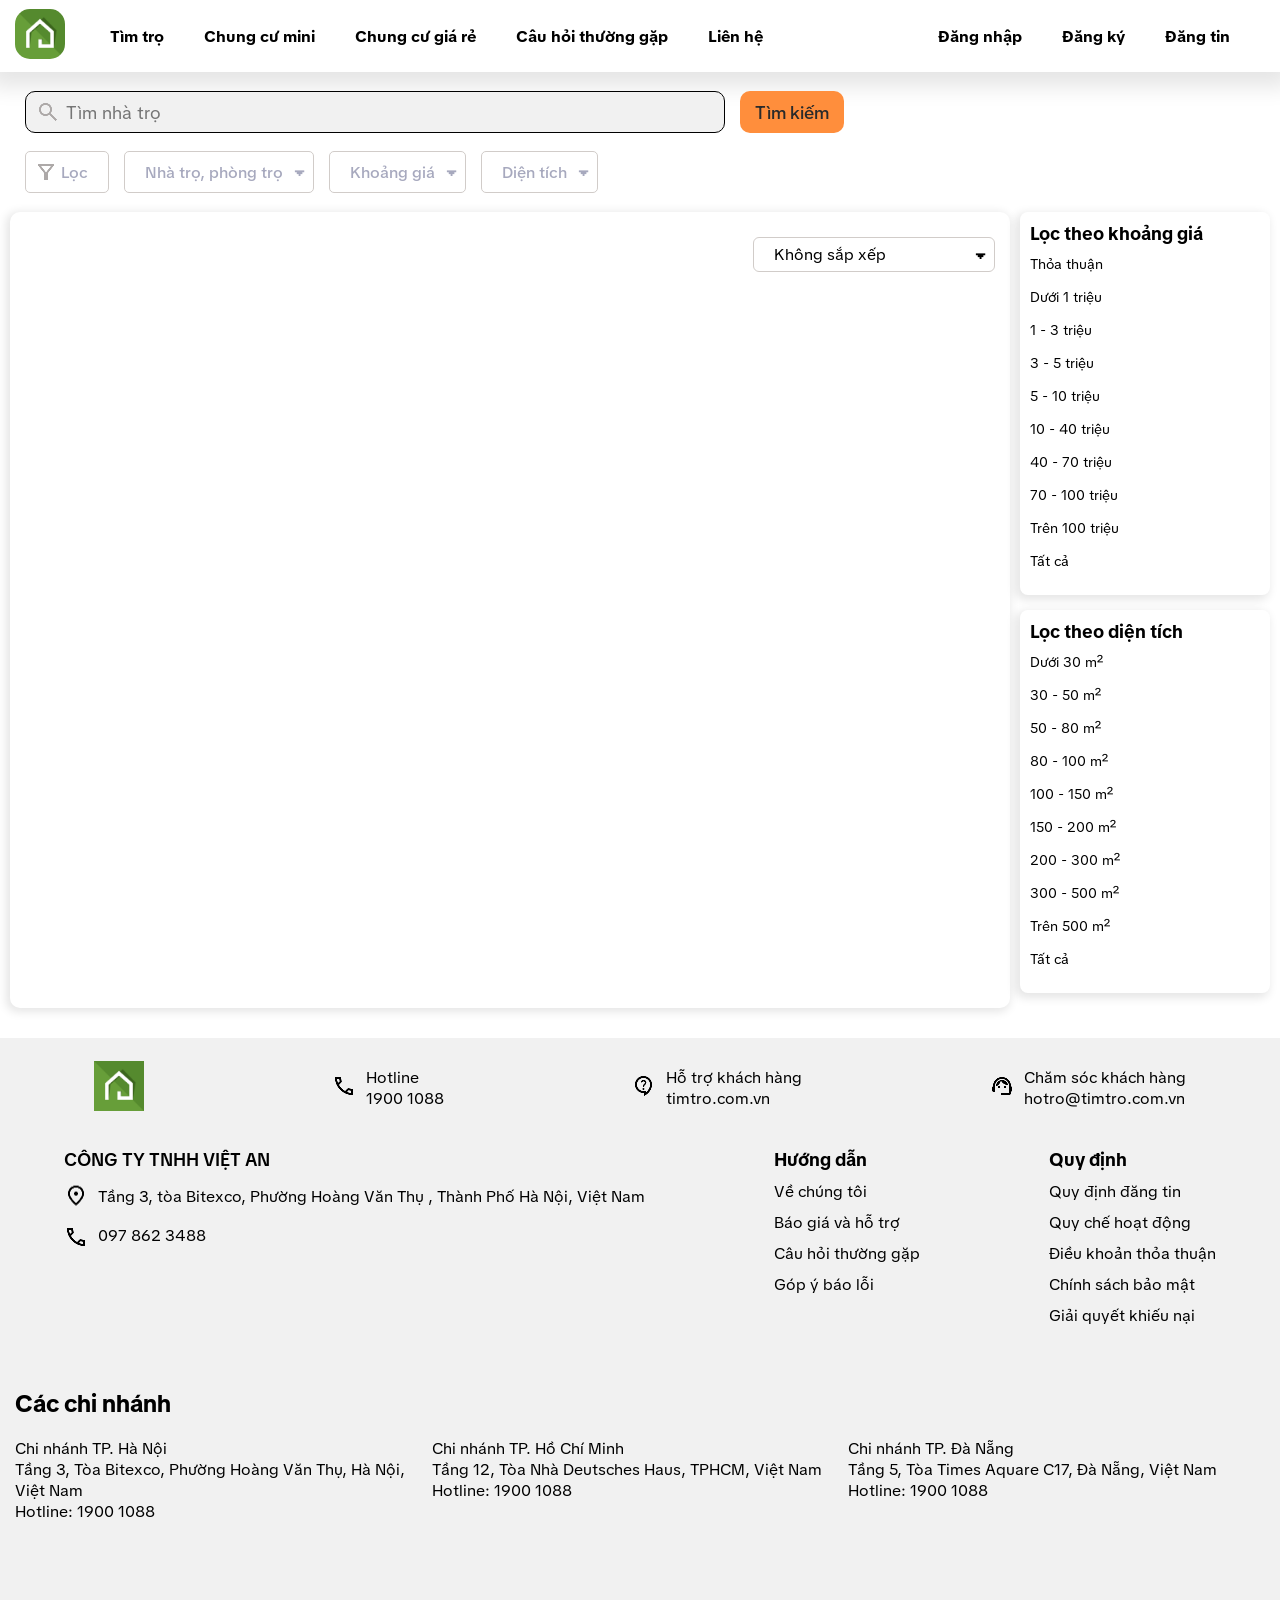
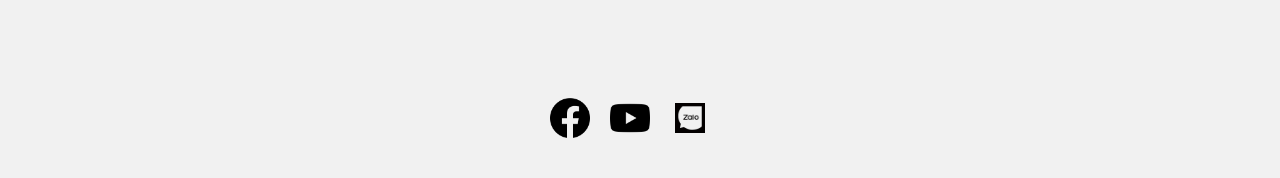
==== commit b785cad9: "Add display all posts" ====
--- a/index.html
+++ b/index.html
@@ -84,6 +84,7 @@
             <div class="p40-70">40 - 70 triệu</div>
             <div class="p70-100">70 - 100 triệu</div>
             <div class="p100">Trên 100 triệu</div>
+            <div class="pall">Tất cả</div>
           </div>
         </div>
         <div class="filter-area">
@@ -98,6 +99,7 @@
             <div class="a200-300">200 - 300 m²</div>
             <div class="a300-500">300 - 500 m²</div>
             <div class="a500">Trên 500 m²</div>
+            <div class="aall">Tất cả</div>
           </div>
         </div>
       </div>
